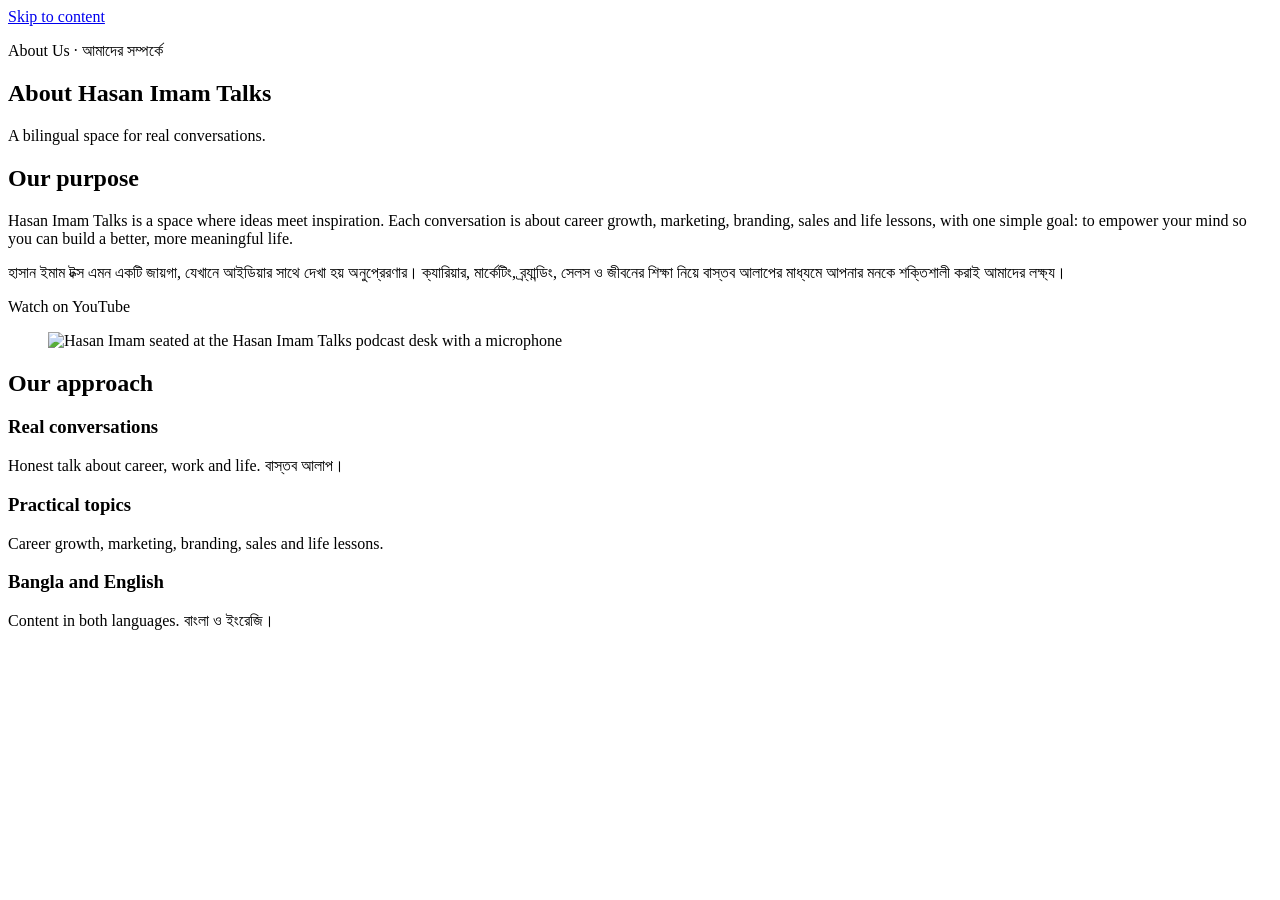
==== about.html @ db1528dd "Add files via upload" ====
<!DOCTYPE html>
<html lang="en"><head><meta charset="utf-8"><meta name="viewport" content="width=device-width,initial-scale=1">
<title>About Us | Hasan Imam Talks</title><meta name="description" content="The purpose and approach of Hasan Imam Talks.">
<link rel="icon" type="image/png" href="assets/img/favicon.png"><link rel="apple-touch-icon" href="assets/img/apple-touch-icon.png">
<link rel="preconnect" href="https://fonts.googleapis.com"><link rel="preconnect" href="https://fonts.gstatic.com" crossorigin>
<link rel="stylesheet" href="https://fonts.googleapis.com/css2?family=Bricolage+Grotesque:wght@600;800&family=Hind+Siliguri:wght@400;500;600;700&display=swap">
<link rel="stylesheet" href="assets/css/style.css"></head>
<body data-page="about"><a class="skip" href="#main">Skip to content</a>
<header id="site-header"></header>
<main id="main"><section class="ph"><div class="wrap"><p class="eyebrow">About Us · আমাদের সম্পর্কে</p><h1>About Hasan Imam Talks</h1><p class="lead">A bilingual space for real conversations.</p></div></section><section class="sec"><div class="wrap two"><div><h2>Our purpose</h2><p>Hasan Imam Talks is a space where ideas meet inspiration. Each conversation is about career growth, marketing, branding, sales and life lessons, with one simple goal: to empower your mind so you can build a better, more meaningful life.</p>
<p class="bn" lang="bn">হাসান ইমাম টক্স এমন একটি জায়গা, যেখানে আইডিয়ার সাথে দেখা হয় অনুপ্রেরণার। ক্যারিয়ার, মার্কেটিং, ব্র্যান্ডিং, সেলস ও জীবনের শিক্ষা নিয়ে বাস্তব আলাপের মাধ্যমে আপনার মনকে শক্তিশালী করাই আমাদের লক্ষ্য।</p><a class="btn" data-yt>Watch on YouTube</a></div><figure class="pic"><img src="assets/img/hasan-imam.jpg" alt="Hasan Imam seated at the Hasan Imam Talks podcast desk with a microphone" width="775" height="795" loading="lazy"></figure></div></section>
<section class="sec soft"><div class="wrap"><h2>Our approach</h2><div class="tri">
<div class="box"><h3>Real conversations</h3><p>Honest talk about career, work and life. <span lang="bn">বাস্তব আলাপ।</span></p></div>
<div class="box"><h3>Practical topics</h3><p>Career growth, marketing, branding, sales and life lessons.</p></div>
<div class="box"><h3>Bangla and English</h3><p>Content in both languages. <span lang="bn">বাংলা ও ইংরেজি।</span></p></div></div></div></section></main>
<footer id="site-footer"></footer>
<noscript><p class="ns">Please enable JavaScript, or watch directly on <a href="https://www.youtube.com/@HasanImamTalks">YouTube</a>.</p></noscript>
<script src="assets/js/data.js"></script><script src="assets/js/main.js"></script></body></html>
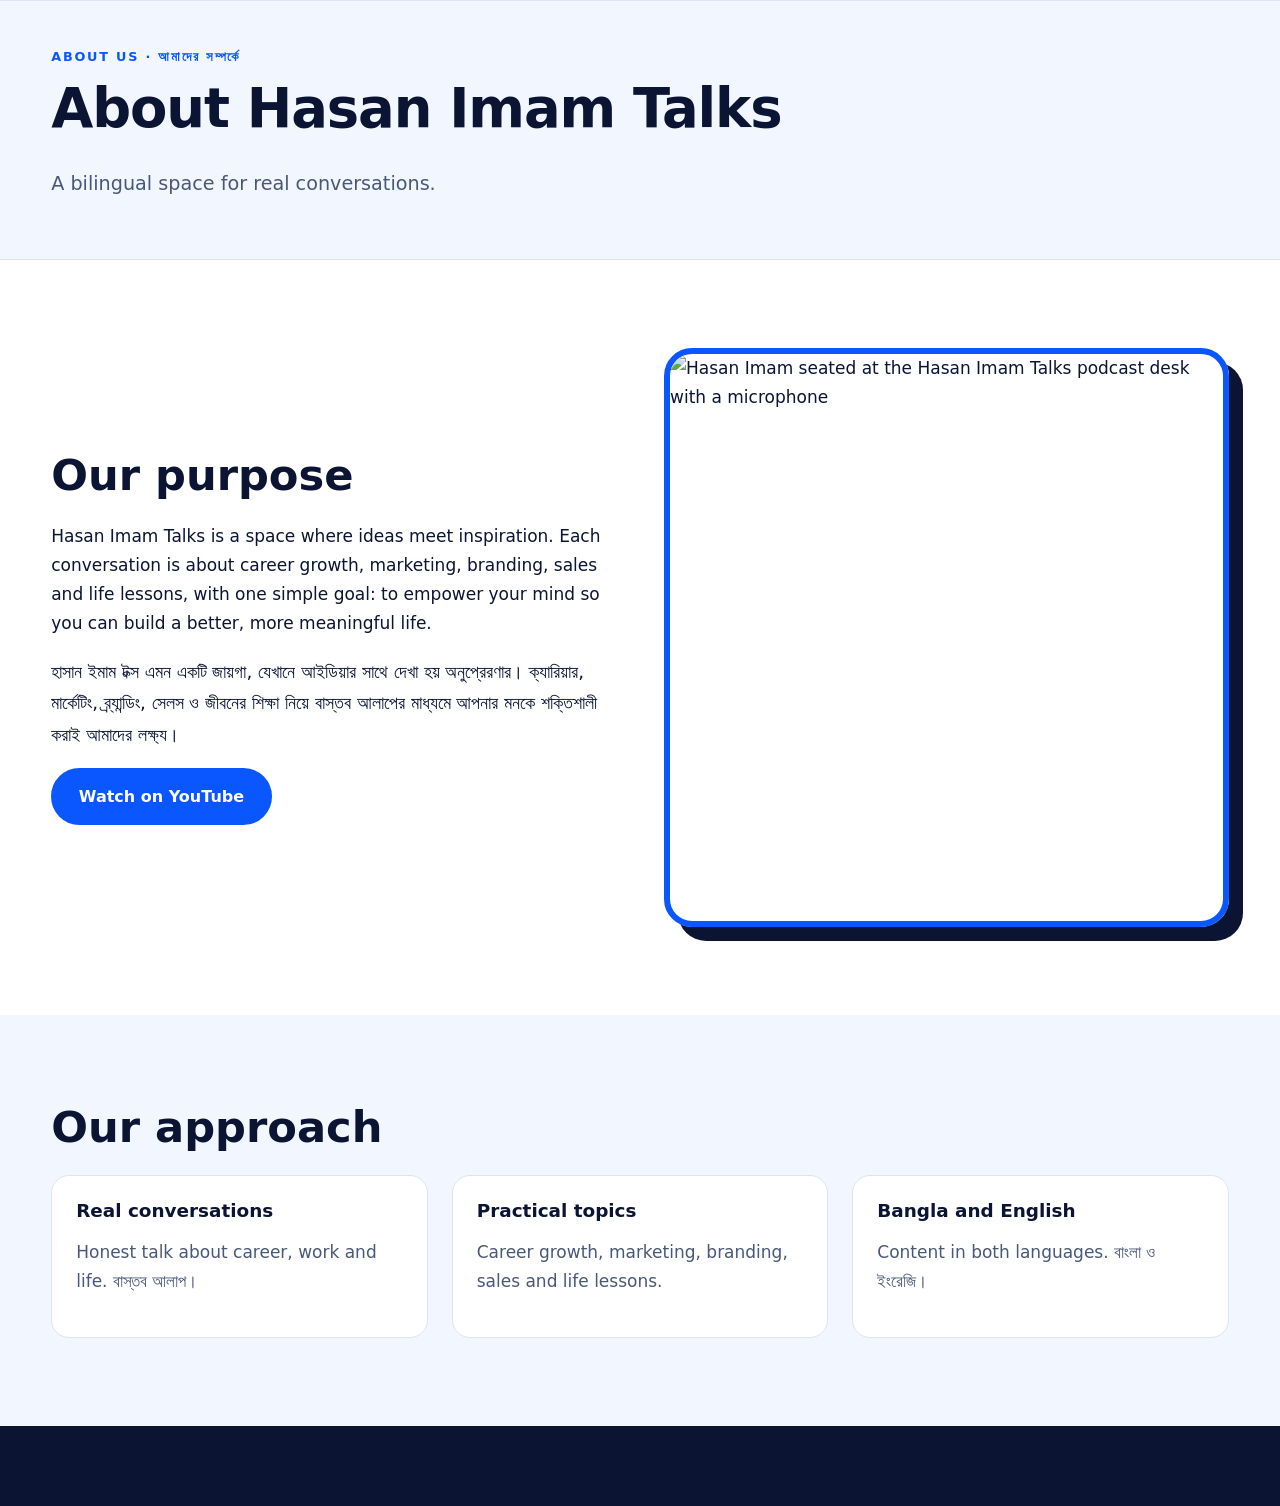
==== commit aab0ef41: "Update about.html" ====
--- a/about.html
+++ b/about.html
@@ -4,7 +4,7 @@
 <link rel="icon" type="image/png" href="assets/img/favicon.png"><link rel="apple-touch-icon" href="assets/img/apple-touch-icon.png">
 <link rel="preconnect" href="https://fonts.googleapis.com"><link rel="preconnect" href="https://fonts.gstatic.com" crossorigin>
 <link rel="stylesheet" href="https://fonts.googleapis.com/css2?family=Bricolage+Grotesque:wght@600;800&family=Hind+Siliguri:wght@400;500;600;700&display=swap">
-<link rel="stylesheet" href="assets/css/style.css"></head>
+<link rel="stylesheet" href="/style.css"></head>
 <body data-page="about"><a class="skip" href="#main">Skip to content</a>
 <header id="site-header"></header>
 <main id="main"><section class="ph"><div class="wrap"><p class="eyebrow">About Us · আমাদের সম্পর্কে</p><h1>About Hasan Imam Talks</h1><p class="lead">A bilingual space for real conversations.</p></div></section><section class="sec"><div class="wrap two"><div><h2>Our purpose</h2><p>Hasan Imam Talks is a space where ideas meet inspiration. Each conversation is about career growth, marketing, branding, sales and life lessons, with one simple goal: to empower your mind so you can build a better, more meaningful life.</p>
@@ -15,4 +15,4 @@
 <div class="box"><h3>Bangla and English</h3><p>Content in both languages. <span lang="bn">বাংলা ও ইংরেজি।</span></p></div></div></div></section></main>
 <footer id="site-footer"></footer>
 <noscript><p class="ns">Please enable JavaScript, or watch directly on <a href="https://www.youtube.com/@HasanImamTalks">YouTube</a>.</p></noscript>
-<script src="assets/js/data.js"></script><script src="assets/js/main.js"></script></body></html>+<script src="assets/js/data.js"></script><script src="assets/js/main.js"></script></body></html>
--- a/style.css
+++ b/style.css
@@ -0,0 +1,58 @@
+:root{--b:#0a57ff;--bd:#0640c4;--ink:#0b1533;--mut:#4a5878;--soft:#f2f6ff;--ln:#dbe3f5;--r:18px;--f:"Bricolage Grotesque","Hind Siliguri",system-ui,sans-serif}
+*{box-sizing:border-box}html{scroll-behavior:smooth}[hidden]{display:none!important}
+body{margin:0;font:400 1.0625rem/1.7 "Hind Siliguri","Bricolage Grotesque",system-ui,sans-serif;color:var(--ink);background:#fff}
+img{max-width:100%;height:auto;display:block}a{color:var(--b)}
+.wrap{width:min(1180px,92%);margin:auto}
+.skip{position:absolute;left:-999px}.skip:focus{left:8px;top:8px;background:#fff;padding:8px;z-index:99}
+:focus-visible{outline:3px solid var(--b);outline-offset:3px}
+h1,h2,h3,h4{font-family:var(--f);line-height:1.15;margin:0 0 .5em}
+h1{font-size:clamp(2.2rem,6vw,4.2rem);font-weight:800;letter-spacing:-.02em}h1 em{font-style:normal;color:var(--b)}
+h2{font-size:clamp(1.8rem,4vw,2.7rem);font-weight:800}h3{font-size:1.15rem;font-weight:600}
+.eyebrow{font:600 .8rem var(--f);letter-spacing:.14em;text-transform:uppercase;color:var(--b);margin:0 0 .8rem}
+.lead{font-size:1.2rem;color:var(--mut);max-width:58ch}.bn{font-size:1.15rem;font-weight:500}
+#site-header{position:sticky;top:0;z-index:50;background:rgba(255,255,255,.94);backdrop-filter:blur(10px);border-bottom:1px solid var(--ln)}
+.bar{display:flex;align-items:center;gap:1rem;min-height:68px}
+.brand{display:flex;align-items:center;gap:.6rem;text-decoration:none;color:var(--ink);font:800 1.1rem var(--f);margin-right:auto}.brand img{border-radius:10px}
+#nav{display:flex;gap:.2rem}#nav a{padding:.45rem .9rem;border-radius:99px;text-decoration:none;color:var(--ink);font-weight:500}
+#nav a:hover{background:var(--soft)}#nav a[aria-current]{background:var(--b);color:#fff}
+.burger{display:none;background:none;border:0;padding:.8rem;cursor:pointer}
+.burger span,.burger span:before,.burger span:after{display:block;width:24px;height:2px;background:var(--ink);content:"";position:relative}
+.burger span:before{top:-7px;position:absolute}.burger span:after{top:7px;position:absolute}
+.btn{display:inline-block;background:var(--b);color:#fff;padding:.8rem 1.6rem;border-radius:99px;font-weight:600;text-decoration:none;border:2px solid var(--b);cursor:pointer;font-family:inherit;font-size:1rem}
+.btn:hover{background:var(--bd);border-color:var(--bd)}.btn.ghost{background:transparent;color:var(--b)}.btn.ghost:hover{background:var(--soft)}.btn.sm{padding:.4rem 1.1rem;font-size:.95rem}
+.btns{display:flex;flex-wrap:wrap;gap:.8rem;margin-top:1.6rem}
+.hero{background:radial-gradient(circle at 85% 10%,#dbe6ff,transparent 45%),var(--soft);padding:clamp(2rem,6vw,5rem) 0}
+.hero-grid,.two{display:grid;gap:3rem;grid-template-columns:1.1fr .9fr;align-items:center}.two{grid-template-columns:1fr 1fr}
+.hero-photo,.pic{margin:0}.hero-photo img,.pic img{border-radius:28px;border:6px solid var(--b);box-shadow:14px 14px 0 var(--ink);width:100%}
+.pills{display:flex;flex-wrap:wrap;gap:.5rem;margin-top:1.6rem;padding:0;list-style:none}.pills li{border:1px solid var(--ln);background:#fff;border-radius:99px;padding:.25rem .9rem;font-weight:500;font-size:.95rem}
+.sec{padding:clamp(3rem,7vw,5.5rem) 0}.soft{background:var(--soft)}
+.sh{display:flex;justify-content:space-between;align-items:end;gap:1rem;margin-bottom:2rem}.sh h2{margin:0}.more{font-weight:600}
+.ph{background:var(--soft);padding:3rem 0 2.5rem;border-bottom:1px solid var(--ln)}.ph h1{font-size:clamp(2rem,5vw,3.4rem)}
+.grid{display:grid;gap:1.5rem;grid-template-columns:repeat(auto-fill,minmax(280px,1fr))}
+.card{display:block;text-decoration:none;color:inherit;background:#fff;border:1px solid var(--ln);border-radius:var(--r);overflow:hidden;transition:transform .2s,box-shadow .2s}
+.card:hover{transform:translateY(-4px);box-shadow:0 14px 30px rgba(10,87,255,.15)}
+.th{position:relative;aspect-ratio:16/9;overflow:hidden;background:var(--ink)}.th img{width:100%;height:100%;object-fit:cover}
+.th b{position:absolute;right:8px;bottom:8px;background:rgba(0,0,0,.82);color:#fff;font-size:.75rem;padding:2px 7px;border-radius:6px}
+.cb{padding:1rem 1.1rem 1.2rem}.ct{display:block;font:600 .75rem var(--f);letter-spacing:.1em;text-transform:uppercase;color:var(--b);margin-bottom:.3rem}
+.cb h3{margin:0 0 .3rem}.cb p{margin:.2rem 0 .5rem;color:var(--mut);font-size:.95rem}.cb small{display:block;color:var(--mut)}
+.shorts{grid-template-columns:repeat(auto-fill,minmax(170px,1fr))}.shorts .th{aspect-ratio:9/16}.shorts .cb p{display:none}
+.fgrid{display:grid;gap:2rem;grid-template-columns:repeat(auto-fit,minmax(300px,1fr))}.emb p{color:var(--mut);margin:.2rem 0}
+.play{position:relative;display:block;width:100%;aspect-ratio:16/9;border:0;padding:0;border-radius:var(--r);overflow:hidden;cursor:pointer;background:#000;margin-bottom:.8rem}
+.play img{width:100%;height:100%;object-fit:cover}.play i{position:absolute;left:50%;top:50%;width:68px;height:48px;margin:-24px 0 0 -34px;background:var(--b);border-radius:14px}
+.play i:after{content:"";position:absolute;left:27px;top:14px;border:10px solid transparent;border-left:17px solid #fff}
+.emb iframe{width:100%;aspect-ratio:16/9;border:0;border-radius:var(--r);margin-bottom:.8rem}
+.empty{grid-column:1/-1;border:2px dashed var(--ln);border-radius:var(--r);padding:2.5rem 1.5rem;text-align:center;background:#fff}.empty p{margin:0 0 1rem;color:var(--mut)}
+.tri{display:grid;gap:1.5rem;grid-template-columns:repeat(auto-fit,minmax(250px,1fr))}.box{border:1px solid var(--ln);border-radius:var(--r);padding:1.5rem;background:#fff}.box p{color:var(--mut)}
+.ctl{display:flex;flex-wrap:wrap;gap:.6rem;align-items:center;margin-bottom:1.5rem}#ctl input{flex:1 1 240px;padding:.7rem 1.1rem;border:1px solid var(--mut);border-radius:99px;font:inherit}
+#chips{display:flex;flex-wrap:wrap;gap:.5rem}.chip{border:1px solid var(--ln);background:#fff;border-radius:99px;padding:.35rem 1rem;font:inherit;cursor:pointer;text-decoration:none;color:var(--ink)}.chip[aria-pressed=true]{background:var(--ink);color:#fff}
+#ep-count{color:var(--mut);margin:0 0 1rem}#more{display:block;margin:2rem auto 0}
+.gcard{text-align:center;text-decoration:none;color:inherit}.gcard img{aspect-ratio:1;object-fit:cover;border-radius:50%;margin:0 auto .6rem;width:160px}
+#guest-list{display:grid;gap:1.5rem;grid-template-columns:repeat(auto-fill,minmax(160px,1fr))}#press-list{display:flex;flex-wrap:wrap;gap:.6rem}
+.role{font-weight:600;color:var(--b)}.note{color:var(--mut);margin-top:2rem}
+#site-footer{background:var(--ink);color:#c9d3ee;padding:3.5rem 0 1.5rem}#site-footer a{color:#fff;display:block;text-decoration:none;padding:.15rem 0}#site-footer a:hover{text-decoration:underline}
+.fgrid2{display:grid;gap:2rem;grid-template-columns:2fr 1fr 1fr}#site-footer h4{color:#fff;margin-bottom:.6rem}.fl img{background:#fff;border-radius:16px;padding:4px;margin-bottom:1rem}
+.copy{border-top:1px solid #26335a;margin-top:2.5rem;padding-top:1.2rem;font-size:.9rem}.ns{padding:1rem;text-align:center}
+@media(max-width:860px){.burger{display:block}.bar>.btn{display:none}
+#nav{display:none;position:absolute;top:100%;left:0;right:0;flex-direction:column;background:#fff;padding:.75rem 4%;border-bottom:1px solid var(--ln)}#nav.open{display:flex}
+.hero-grid,.two,.fgrid2{grid-template-columns:1fr}.hero-photo{max-width:480px}}
+@media(prefers-reduced-motion:reduce){*{transition:none!important;scroll-behavior:auto!important}}
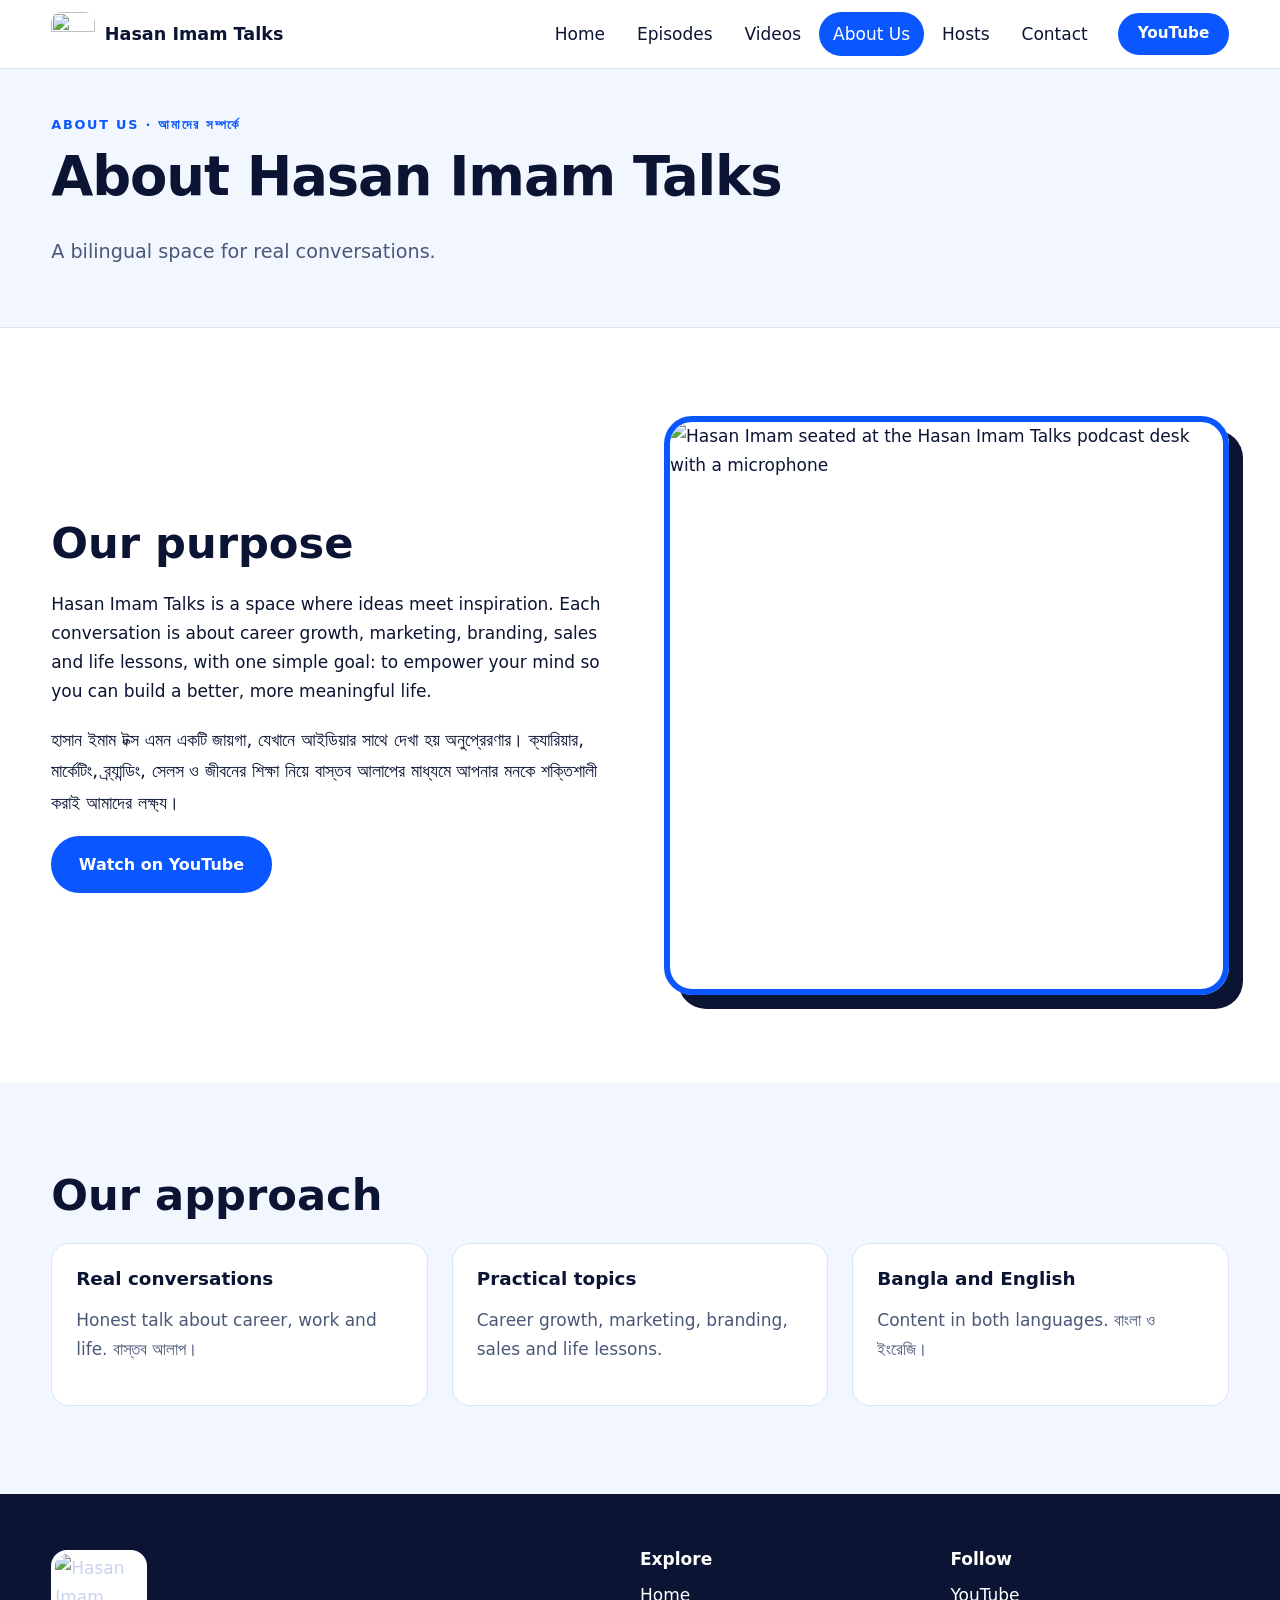
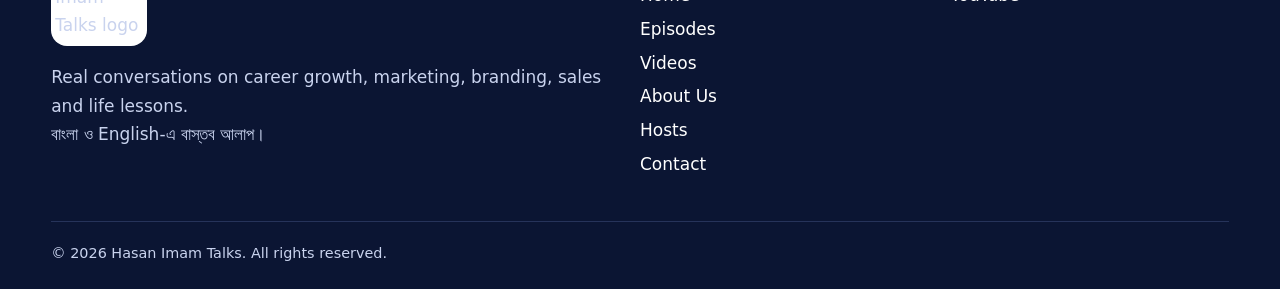
==== commit f64e9c79: "Update about.html" ====
--- a/about.html
+++ b/about.html
@@ -15,4 +15,4 @@
 <div class="box"><h3>Bangla and English</h3><p>Content in both languages. <span lang="bn">বাংলা ও ইংরেজি।</span></p></div></div></div></section></main>
 <footer id="site-footer"></footer>
 <noscript><p class="ns">Please enable JavaScript, or watch directly on <a href="https://www.youtube.com/@HasanImamTalks">YouTube</a>.</p></noscript>
-<script src="assets/js/data.js"></script><script src="assets/js/main.js"></script></body></html>
+<script src="/data.js" defer></script><script src="/main.js" defer></script></body></html>
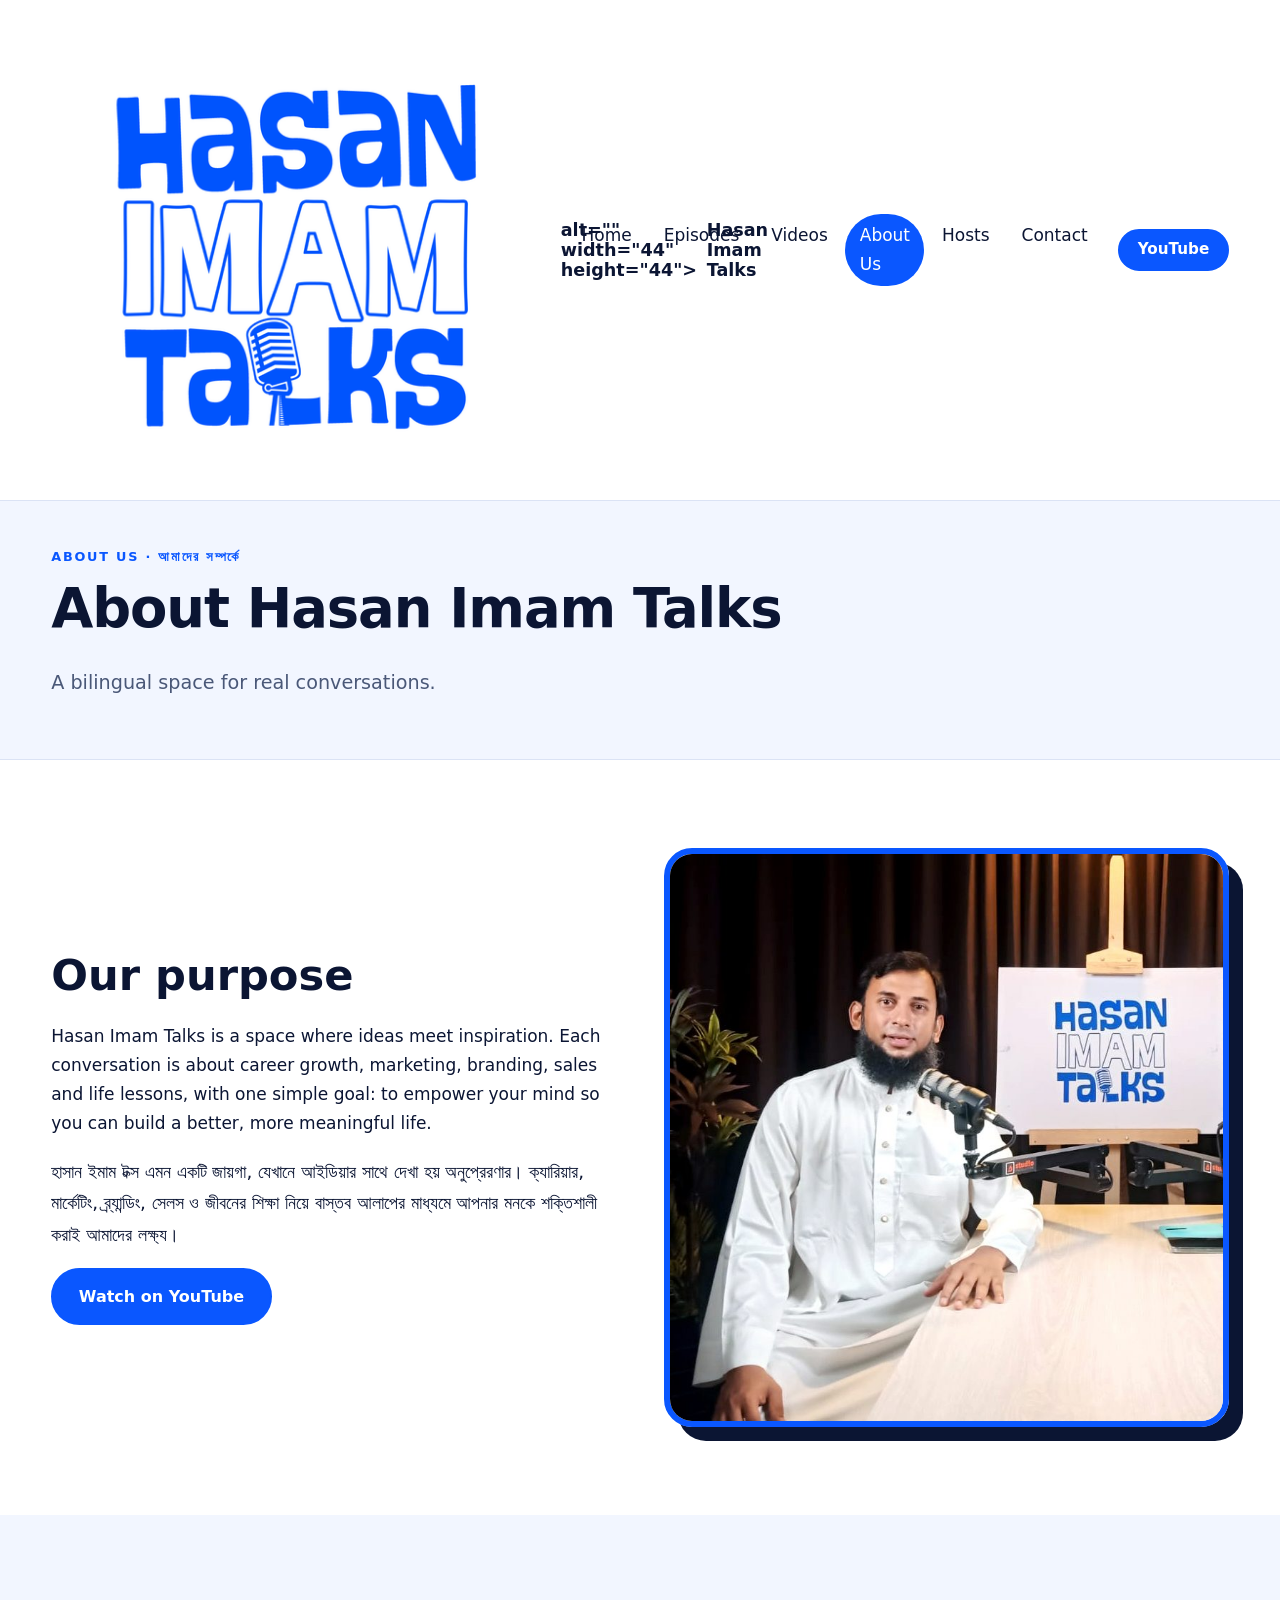
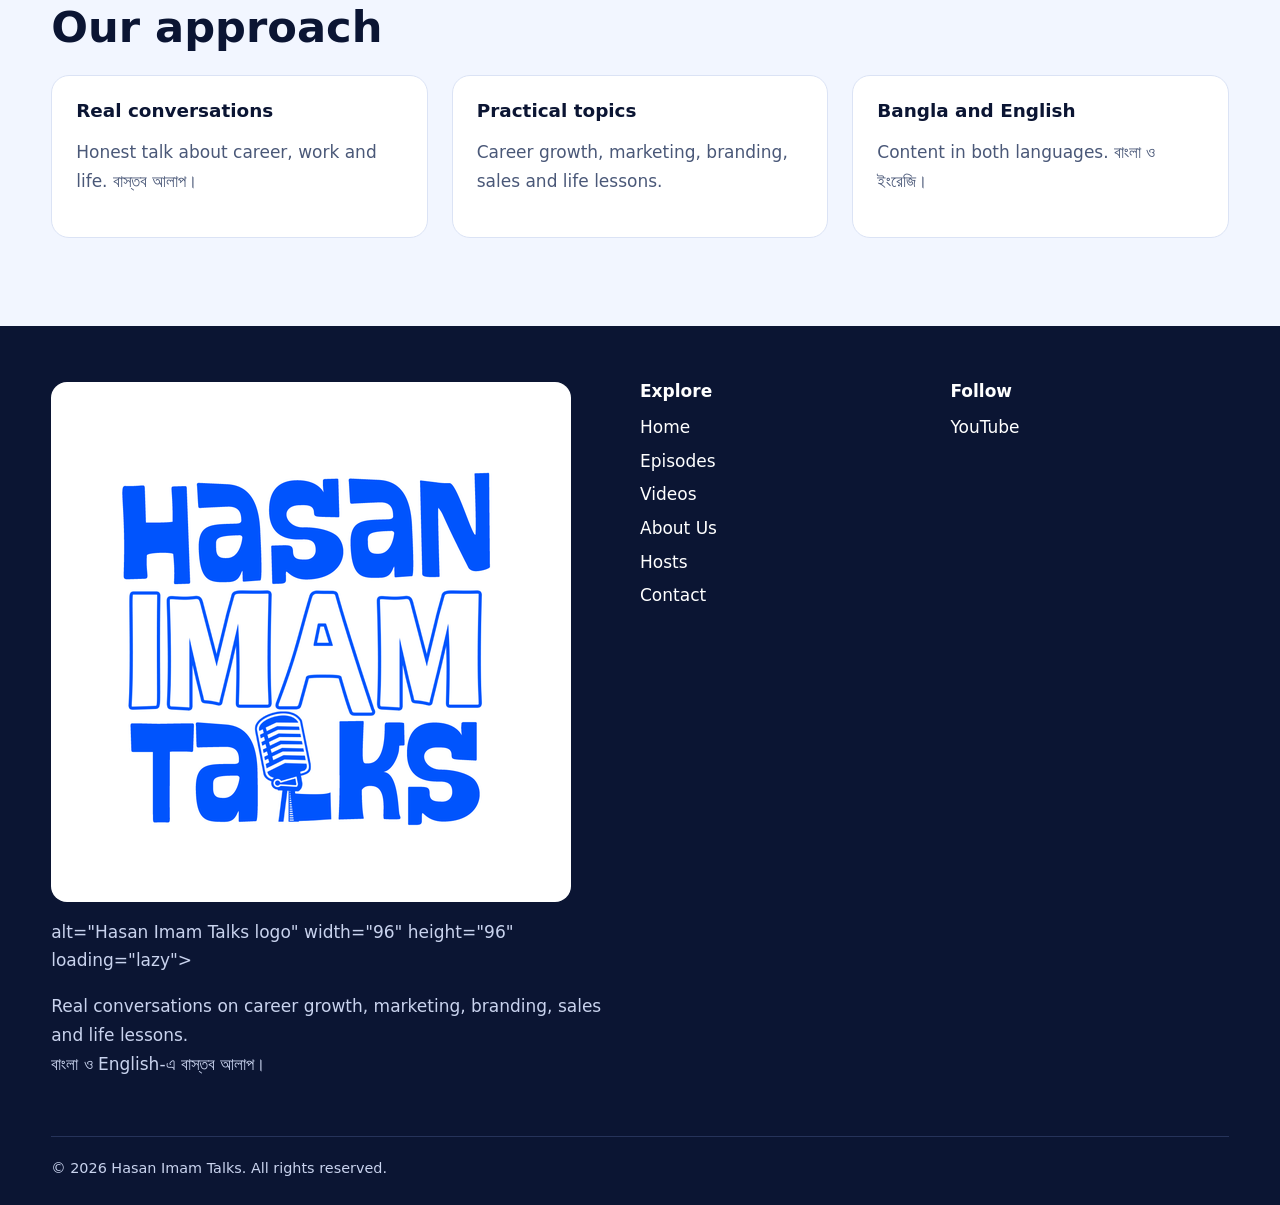
==== commit ee3d2cc9: "Update about.html" ====
--- a/about.html
+++ b/about.html
@@ -1,14 +1,14 @@
 <!DOCTYPE html>
 <html lang="en"><head><meta charset="utf-8"><meta name="viewport" content="width=device-width,initial-scale=1">
 <title>About Us | Hasan Imam Talks</title><meta name="description" content="The purpose and approach of Hasan Imam Talks.">
-<link rel="icon" type="image/png" href="assets/img/favicon.png"><link rel="apple-touch-icon" href="assets/img/apple-touch-icon.png">
+<link rel="icon" type="image/png" href="/favicon.png"><link rel="apple-touch-icon" href="/apple-touch-icon.png">
 <link rel="preconnect" href="https://fonts.googleapis.com"><link rel="preconnect" href="https://fonts.gstatic.com" crossorigin>
 <link rel="stylesheet" href="https://fonts.googleapis.com/css2?family=Bricolage+Grotesque:wght@600;800&family=Hind+Siliguri:wght@400;500;600;700&display=swap">
 <link rel="stylesheet" href="/style.css"></head>
 <body data-page="about"><a class="skip" href="#main">Skip to content</a>
 <header id="site-header"></header>
 <main id="main"><section class="ph"><div class="wrap"><p class="eyebrow">About Us · আমাদের সম্পর্কে</p><h1>About Hasan Imam Talks</h1><p class="lead">A bilingual space for real conversations.</p></div></section><section class="sec"><div class="wrap two"><div><h2>Our purpose</h2><p>Hasan Imam Talks is a space where ideas meet inspiration. Each conversation is about career growth, marketing, branding, sales and life lessons, with one simple goal: to empower your mind so you can build a better, more meaningful life.</p>
-<p class="bn" lang="bn">হাসান ইমাম টক্স এমন একটি জায়গা, যেখানে আইডিয়ার সাথে দেখা হয় অনুপ্রেরণার। ক্যারিয়ার, মার্কেটিং, ব্র্যান্ডিং, সেলস ও জীবনের শিক্ষা নিয়ে বাস্তব আলাপের মাধ্যমে আপনার মনকে শক্তিশালী করাই আমাদের লক্ষ্য।</p><a class="btn" data-yt>Watch on YouTube</a></div><figure class="pic"><img src="assets/img/hasan-imam.jpg" alt="Hasan Imam seated at the Hasan Imam Talks podcast desk with a microphone" width="775" height="795" loading="lazy"></figure></div></section>
+<p class="bn" lang="bn">হাসান ইমাম টক্স এমন একটি জায়গা, যেখানে আইডিয়ার সাথে দেখা হয় অনুপ্রেরণার। ক্যারিয়ার, মার্কেটিং, ব্র্যান্ডিং, সেলস ও জীবনের শিক্ষা নিয়ে বাস্তব আলাপের মাধ্যমে আপনার মনকে শক্তিশালী করাই আমাদের লক্ষ্য।</p><a class="btn" data-yt>Watch on YouTube</a></div><figure class="pic"><img src="/hasan-imam.jpg" alt="Hasan Imam seated at the Hasan Imam Talks podcast desk with a microphone" width="775" height="795" loading="lazy"></figure></div></section>
 <section class="sec soft"><div class="wrap"><h2>Our approach</h2><div class="tri">
 <div class="box"><h3>Real conversations</h3><p>Honest talk about career, work and life. <span lang="bn">বাস্তব আলাপ।</span></p></div>
 <div class="box"><h3>Practical topics</h3><p>Career growth, marketing, branding, sales and life lessons.</p></div>
